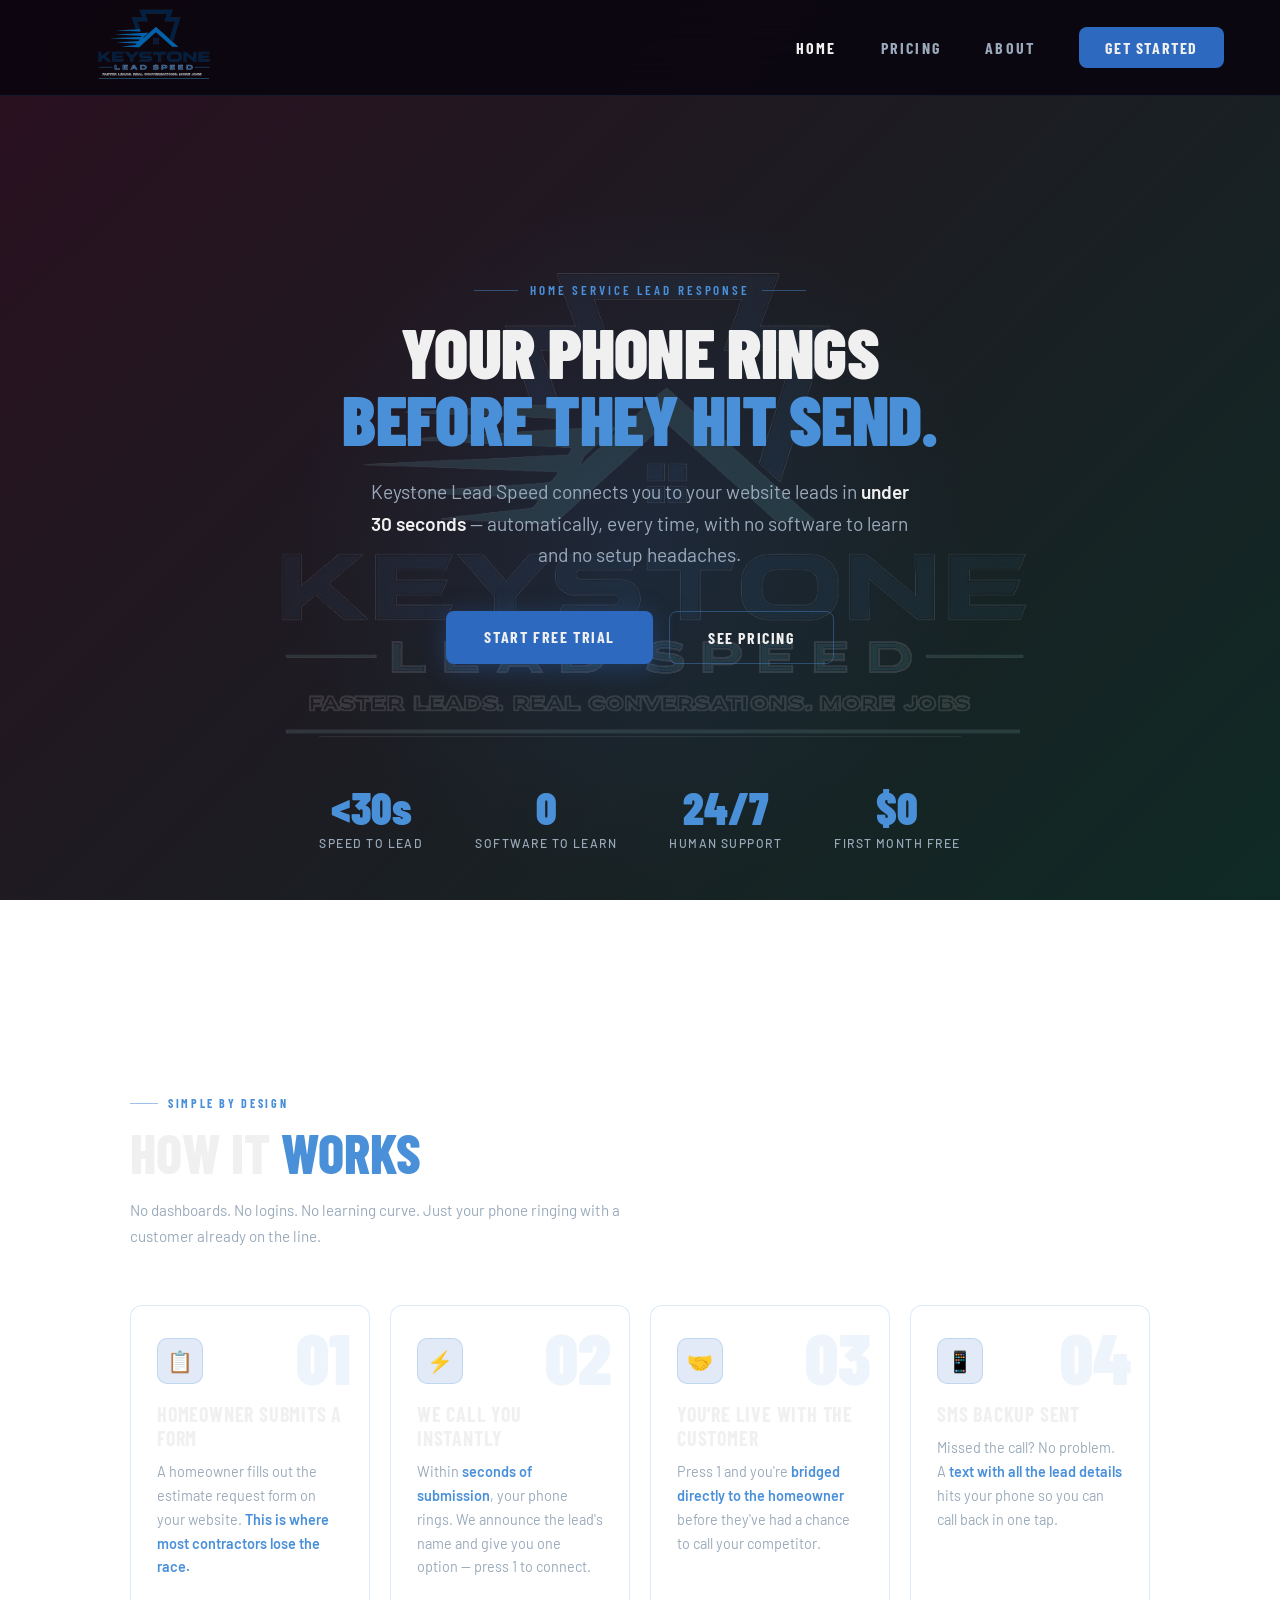
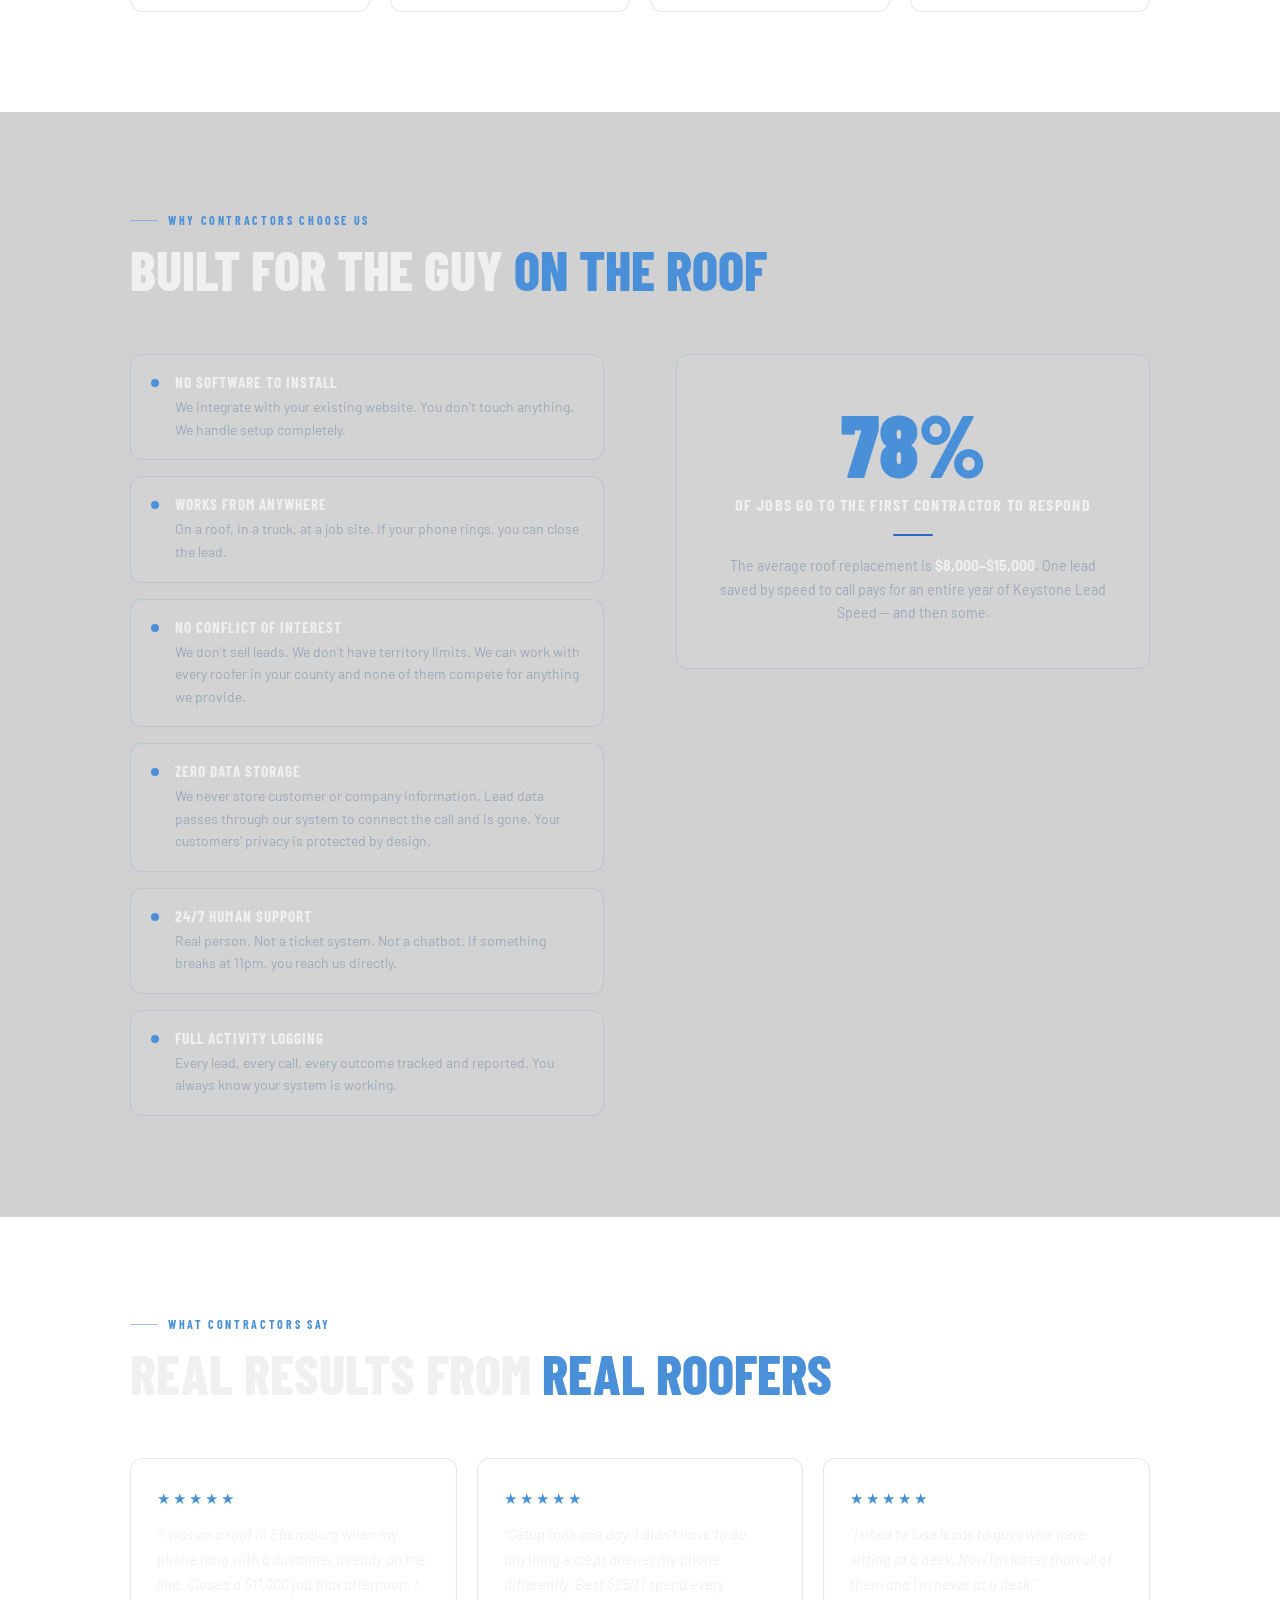
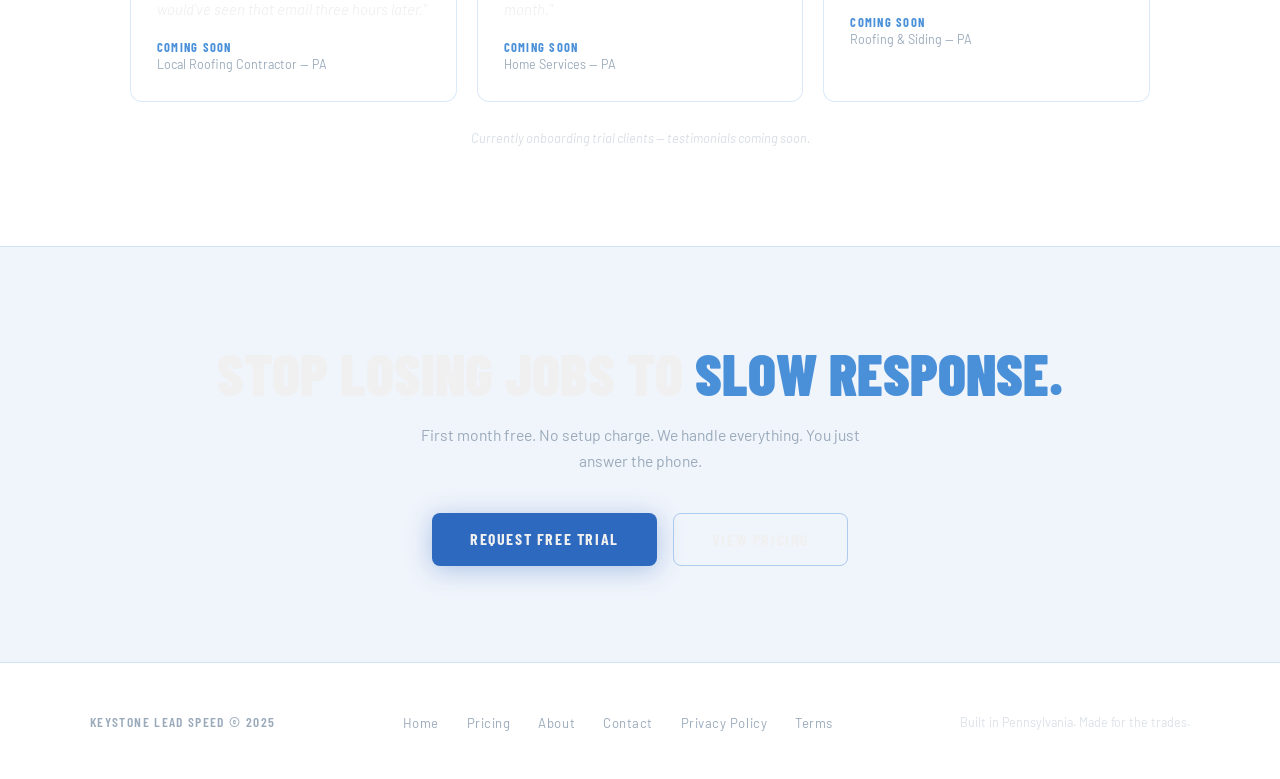
==== index.html @ 1ff86daa "site launch" ====
<!DOCTYPE html>
<html lang="en">
<head>
  <meta charset="UTF-8" />
  <meta name="viewport" content="width=device-width, initial-scale=1.0" />
  <title>Keystone Lead Speed — Faster Leads. Real Conversations. More Jobs.</title>
  <link rel="preconnect" href="https://fonts.googleapis.com" />
  <link rel="preconnect" href="https://fonts.gstatic.com" crossorigin />
  <link href="https://fonts.googleapis.com/css2?family=Barlow+Condensed:wght@400;600;700;800;900&family=Barlow:wght@300;400;500;600&display=swap" rel="stylesheet" />
  <link rel="stylesheet" href="style.css" />
  <link rel="stylesheet" href="index-page.css" />
</head>
<body class="page">

  <!-- NAV -->
  <nav>
    <a href="index.html" class="nav-logo">
      <img src="logo-transparent.png" alt="Keystone Lead Speed" />
    </a>
    <ul class="nav-links">
      <li><a href="index.html" class="active">Home</a></li>
      <li><a href="pricing.html">Pricing</a></li>
      <li><a href="about.html">About</a></li>
      <li><a href="contact.html" class="nav-cta">Get Started</a></li>
    </ul>
    <button class="hamburger" id="hamburger" aria-label="Menu">
      <span></span><span></span><span></span>
    </button>
  </nav>

  <!-- MOBILE NAV -->
  <div class="mobile-nav" id="mobileNav">
    <a href="index.html">Home</a>
    <a href="pricing.html">Pricing</a>
    <a href="about.html">About</a>
    <a href="contact.html">Get Started →</a>
  </div>

  <!-- HERO -->
  <section class="hero">
    <img src="logo-transparent.png" class="hero-logo-bg" alt="" aria-hidden="true" />
    <div class="hero-glow"></div>
    <div class="hero-content">
      <p class="hero-eyebrow">Home Service Lead Response</p>
      <h1>
        Your Phone Rings
        <em>Before They Hit Send.</em>
      </h1>
      <p class="hero-sub">
        Keystone Lead Speed connects you to your website leads in <strong>under 30 seconds</strong> — automatically, every time, with no software to learn and no setup headaches.
      </p>
      <div class="hero-actions">
        <a href="contact.html" class="btn-primary-hero">Start Free Trial</a>
        <a href="pricing.html" class="btn-ghost-hero">See Pricing</a>
      </div>
      <div class="hero-stat-row">
        <div class="hero-stat">
          <div class="hero-stat-num">&lt;30s</div>
          <div class="hero-stat-label">Speed to Lead</div>
        </div>
        <div class="hero-stat">
          <div class="hero-stat-num">0</div>
          <div class="hero-stat-label">Software to Learn</div>
        </div>
        <div class="hero-stat">
          <div class="hero-stat-num">24/7</div>
          <div class="hero-stat-label">Human Support</div>
        </div>
        <div class="hero-stat">
          <div class="hero-stat-num">$0</div>
          <div class="hero-stat-label">First Month Free</div>
        </div>
      </div>
    </div>
  </section>

  <!-- HOW IT WORKS -->
  <section>
    <div class="section-inner">
      <p class="section-eyebrow fade-up">Simple by design</p>
      <h2 class="section-title fade-up">How It <em>Works</em></h2>
      <p class="section-desc fade-up">No dashboards. No logins. No learning curve. Just your phone ringing with a customer already on the line.</p>
      <div class="how-grid">
        <div class="how-card fade-up">
          <div class="how-step-num">01</div>
          <div class="how-icon">📋</div>
          <h3>Homeowner Submits a Form</h3>
          <p>A homeowner fills out the estimate request form on your website. <strong>This is where most contractors lose the race.</strong></p>
        </div>
        <div class="how-card fade-up">
          <div class="how-step-num">02</div>
          <div class="how-icon">⚡</div>
          <h3>We Call You Instantly</h3>
          <p>Within <strong>seconds of submission</strong>, your phone rings. We announce the lead's name and give you one option — press 1 to connect.</p>
        </div>
        <div class="how-card fade-up">
          <div class="how-step-num">03</div>
          <div class="how-icon">🤝</div>
          <h3>You're Live With the Customer</h3>
          <p>Press 1 and you're <strong>bridged directly to the homeowner</strong> before they've had a chance to call your competitor.</p>
        </div>
        <div class="how-card fade-up">
          <div class="how-step-num">04</div>
          <div class="how-icon">📱</div>
          <h3>SMS Backup Sent</h3>
          <p>Missed the call? No problem. A <strong>text with all the lead details</strong> hits your phone so you can call back in one tap.</p>
        </div>
      </div>
    </div>
  </section>

  <!-- WHY KEYSTONE -->
  <section class="why-section">
    <div class="section-inner">
      <p class="section-eyebrow fade-up">Why contractors choose us</p>
      <h2 class="section-title fade-up">Built for the Guy <em>On the Roof</em></h2>
      <div class="why-layout">
        <div class="why-list">
          <div class="why-item fade-up">
            <div class="why-dot"></div>
            <div>
              <h4>No Software to Install</h4>
              <p>We integrate with your existing website. You don't touch anything. We handle setup completely.</p>
            </div>
          </div>
          <div class="why-item fade-up">
            <div class="why-dot"></div>
            <div>
              <h4>Works From Anywhere</h4>
              <p>On a roof, in a truck, at a job site. If your phone rings, you can close the lead.</p>
            </div>
          </div>
          <div class="why-item fade-up">
            <div class="why-dot"></div>
            <div>
              <h4>No Conflict of Interest</h4>
              <p>We don't sell leads. We don't have territory limits. We can work with every roofer in your county and none of them compete for anything we provide.</p>
            </div>
          </div>
          <div class="why-item fade-up">
            <div class="why-dot"></div>
            <div>
              <h4>Zero Data Storage</h4>
              <p>We never store customer or company information. Lead data passes through our system to connect the call and is gone. Your customers' privacy is protected by design.</p>
            </div>
          </div>
          <div class="why-item fade-up">
            <div class="why-dot"></div>
            <div>
              <h4>24/7 Human Support</h4>
              <p>Real person. Not a ticket system. Not a chatbot. If something breaks at 11pm, you reach us directly.</p>
            </div>
          </div>
          <div class="why-item fade-up">
            <div class="why-dot"></div>
            <div>
              <h4>Full Activity Logging</h4>
              <p>Every lead, every call, every outcome tracked and reported. You always know your system is working.</p>
            </div>
          </div>
        </div>
        <div class="why-callout fade-up">
          <div class="why-callout-num">78%</div>
          <div class="why-callout-label">of jobs go to the first contractor to respond</div>
          <div class="divider-line"></div>
          <p>The average roof replacement is <strong>$8,000–$15,000</strong>. One lead saved by speed to call pays for an entire year of Keystone Lead Speed — and then some.</p>
        </div>
      </div>
    </div>
  </section>

  <!-- TESTIMONIALS -->
  <section>
    <div class="section-inner">
      <p class="section-eyebrow fade-up">What contractors say</p>
      <h2 class="section-title fade-up">Real Results From <em>Real Roofers</em></h2>
      <div class="test-grid">
        <div class="test-card fade-up">
          <div class="test-stars">★★★★★</div>
          <p class="test-quote">"I was on a roof in Ebensburg when my phone rang with a customer already on the line. Closed a $11,000 job that afternoon. I would've seen that email three hours later."</p>
          <div class="test-author">
            Coming Soon
            <span>Local Roofing Contractor — PA</span>
          </div>
        </div>
        <div class="test-card fade-up">
          <div class="test-stars">★★★★★</div>
          <p class="test-quote">"Setup took one day. I didn't have to do anything except answer my phone differently. Best $250 I spend every month."</p>
          <div class="test-author">
            Coming Soon
            <span>Home Services — PA</span>
          </div>
        </div>
        <div class="test-card fade-up">
          <div class="test-stars">★★★★★</div>
          <p class="test-quote">"I used to lose leads to guys who were sitting at a desk. Now I'm faster than all of them and I'm never at a desk."</p>
          <div class="test-author">
            Coming Soon
            <span>Roofing & Siding — PA</span>
          </div>
        </div>
      </div>
      <p class="test-placeholder-note">Currently onboarding trial clients — testimonials coming soon.</p>
    </div>
  </section>

  <!-- CTA BANNER -->
  <section class="cta-section">
    <div class="cta-inner">
      <h2>Stop Losing Jobs to <em>Slow Response.</em></h2>
      <p>First month free. No setup charge. We handle everything. You just answer the phone.</p>
      <div class="cta-actions">
        <a href="contact.html" class="btn-primary-hero">Request Free Trial</a>
        <a href="pricing.html" class="btn-ghost-hero">View Pricing</a>
      </div>
    </div>
  </section>

  <!-- FOOTER -->
  <footer>
    <div class="footer-inner">
      <div class="footer-brand">Keystone Lead Speed &copy; 2025</div>
      <ul class="footer-links">
        <li><a href="index.html">Home</a></li>
        <li><a href="pricing.html">Pricing</a></li>
        <li><a href="about.html">About</a></li>
        <li><a href="contact.html">Contact</a></li>
        <li><a href="privacy.html">Privacy Policy</a></li>
        <li><a href="terms.html">Terms</a></li>
      </ul>
      <div class="footer-copy">Built in Pennsylvania. Made for the trades.</div>
    </div>
  </footer>

  <script src="nav.js"></script>
  <script src="index-page.js"></script>
</body>
</html>
---- style.css ----
/* ============================================================
   KEYSTONE LEAD SPEED — style.css
   Shared across all pages
   ============================================================ */

:root {
  --logo-height: 128px; /* <-- TINKER HERE — one value controls all pages */

  --bg:             linear-gradient(135deg, #2a0f1f 0%, #0f2a25 100%);
  --navy:           #1a2a4a;
  --blue:           #2d6abf;
  --blue-lt:        #4a90d9;
  --blue-dim:       rgba(45,106,191,0.18);
  --white:          #f0f0f0;
  --muted:          #9aaabb;
  --faint:          rgba(255,255,255,0.07);
  --card-bg:        rgba(255,255,255,0.05);
  --card-bdr:       rgba(74,144,217,0.2);
  --card-bdr-hover: rgba(74,144,217,0.5);
  --radius-sm:      8px;
  --radius:         12px;
  --radius-lg:      18px;
  --max:            1100px;
  --font-head:      'Barlow Condensed', sans-serif;
  --font-body:      'Barlow', sans-serif;
}

/* ── RESET ─────────────────────────────────────────────────── */
*, *::before, *::after { margin: 0; padding: 0; box-sizing: border-box; }
html { scroll-behavior: smooth; }

body {
  font-family: var(--font-body);
  background: var(--bg);
  background-attachment: fixed;
  color: var(--white);
  min-height: 100vh;
  overflow-x: hidden;
  -webkit-font-smoothing: antialiased;
}

a { text-decoration: none; color: inherit; }
img { max-width: 100%; display: block; }

/* ── NAV ───────────────────────────────────────────────────── */
nav {
  position: fixed;
  top: 0; left: 0; right: 0;
  z-index: 200;
  height: 96px;
  display: flex;
  align-items: center;
  justify-content: space-between;
  padding: 0 56px;
  background: rgba(10, 5, 14, 0.88);
  backdrop-filter: blur(20px);
  border-bottom: 1px solid rgba(74,144,217,0.15);
}

.nav-logo img {
  height: var(--logo-height);
  width: auto;
}

.nav-links {
  list-style: none;
  display: flex;
  align-items: center;
  gap: 44px;
}

.nav-links a {
  font-family: var(--font-head);
  font-size: 1rem;
  font-weight: 700;
  letter-spacing: 0.14em;
  text-transform: uppercase;
  color: var(--muted);
  transition: color 0.2s;
}

.nav-links a:hover,
.nav-links a.active { color: var(--white); }

.nav-links .nav-cta {
  background: var(--blue);
  color: var(--white);
  padding: 11px 26px;
  border-radius: var(--radius-sm);
  letter-spacing: 0.1em;
  transition: background 0.2s, transform 0.15s;
}

.nav-links .nav-cta:hover {
  background: var(--blue-lt);
  transform: translateY(-1px);
  color: var(--white);
}

/* hamburger */
.hamburger {
  display: none;
  flex-direction: column;
  gap: 5px;
  cursor: pointer;
  padding: 6px;
  background: none;
  border: none;
}
.hamburger span {
  display: block;
  width: 24px; height: 2px;
  background: var(--white);
  border-radius: 2px;
  transition: 0.25s;
}

/* mobile drawer */
.mobile-nav {
  display: none;
  position: fixed;
  top: 96px; left: 0; right: 0;
  background: rgba(10,5,14,0.98);
  backdrop-filter: blur(20px);
  border-bottom: 1px solid var(--faint);
  flex-direction: column;
  padding: 32px 36px;
  gap: 24px;
  z-index: 199;
}
.mobile-nav.open { display: flex; }
.mobile-nav a {
  font-family: var(--font-head);
  font-size: 1.2rem;
  font-weight: 700;
  letter-spacing: 0.1em;
  text-transform: uppercase;
  color: var(--muted);
  transition: color 0.2s;
}
.mobile-nav a:hover { color: var(--white); }

/* ── PAGE WRAPPER ──────────────────────────────────────────── */
.page { padding-top: 96px; }

/* ── SECTION SHELL ─────────────────────────────────────────── */
.section {
  max-width: var(--max);
  margin: 0 auto;
  padding: 88px 40px;
}

.section-sm {
  max-width: var(--max);
  margin: 0 auto;
  padding: 60px 40px;
}

.section-rule {
  border: none;
  border-top: 1px solid var(--faint);
  margin: 0;
}

/* ── TYPOGRAPHY HELPERS ────────────────────────────────────── */
.eyebrow {
  font-family: var(--font-head);
  font-size: 0.75rem;
  font-weight: 700;
  letter-spacing: 0.22em;
  text-transform: uppercase;
  color: var(--blue-lt);
  margin-bottom: 10px;
}

.heading-xl {
  font-family: var(--font-head);
  font-size: clamp(2.4rem, 6vw, 4.8rem);
  font-weight: 900;
  line-height: 1;
  text-transform: uppercase;
  letter-spacing: -0.01em;
  color: var(--white);
}

.heading-lg {
  font-family: var(--font-head);
  font-size: clamp(1.8rem, 4vw, 3rem);
  font-weight: 800;
  line-height: 1.05;
  text-transform: uppercase;
  color: var(--white);
}

.heading-md {
  font-family: var(--font-head);
  font-size: 1.3rem;
  font-weight: 700;
  text-transform: uppercase;
  letter-spacing: 0.05em;
  color: var(--white);
}

.accent { color: var(--blue-lt); }

.body-text {
  font-size: 0.95rem;
  line-height: 1.72;
  color: var(--muted);
}

.body-text strong { color: var(--white); font-weight: 600; }

/* ── CARDS ─────────────────────────────────────────────────── */
.card {
  background: var(--card-bg);
  border: 1px solid var(--card-bdr);
  border-radius: var(--radius);
  padding: 28px 26px;
  transition: border-color 0.25s, transform 0.25s;
}

.card:hover {
  border-color: var(--card-bdr-hover);
  transform: translateY(-3px);
}

/* ── BUTTONS ───────────────────────────────────────────────── */
.btn {
  display: inline-block;
  font-family: var(--font-head);
  font-size: 0.95rem;
  font-weight: 700;
  letter-spacing: 0.1em;
  text-transform: uppercase;
  padding: 14px 32px;
  border-radius: var(--radius-sm);
  border: none;
  cursor: pointer;
  transition: background 0.2s, transform 0.15s, box-shadow 0.2s;
  text-align: center;
}

.btn-primary {
  background: var(--blue);
  color: var(--white);
  box-shadow: 0 4px 20px rgba(45,106,191,0.3);
}
.btn-primary:hover {
  background: var(--blue-lt);
  transform: translateY(-2px);
  box-shadow: 0 6px 28px rgba(45,106,191,0.45);
}

.btn-outline {
  background: transparent;
  color: var(--white);
  border: 1px solid rgba(74,144,217,0.35);
}
.btn-outline:hover {
  border-color: var(--blue-lt);
  background: rgba(74,144,217,0.07);
  transform: translateY(-2px);
}

/* ── GRID HELPERS ──────────────────────────────────────────── */
.grid-3 {
  display: grid;
  grid-template-columns: repeat(3, 1fr);
  gap: 20px;
}

.grid-2 {
  display: grid;
  grid-template-columns: repeat(2, 1fr);
  gap: 20px;
}

/* ── FOOTER ────────────────────────────────────────────────── */
footer {
  border-top: 1px solid var(--faint);
  padding: 48px 56px;
}

.footer-inner {
  max-width: var(--max);
  margin: 0 auto;
  display: flex;
  align-items: center;
  justify-content: space-between;
  flex-wrap: wrap;
  gap: 20px;
}

.footer-brand {
  font-family: var(--font-head);
  font-size: 0.85rem;
  font-weight: 600;
  letter-spacing: 0.1em;
  text-transform: uppercase;
  color: var(--muted);
}

.footer-links {
  list-style: none;
  display: flex;
  gap: 28px;
  flex-wrap: wrap;
}

.footer-links a {
  font-size: 0.82rem;
  color: var(--muted);
  transition: color 0.2s;
  letter-spacing: 0.04em;
}
.footer-links a:hover { color: var(--blue-lt); }

.footer-copy {
  font-size: 0.78rem;
  color: rgba(154,170,187,0.35);
}

/* ── FORM ELEMENTS ─────────────────────────────────────────── */
.form-group {
  display: flex;
  flex-direction: column;
  gap: 6px;
}

.form-group label {
  font-family: var(--font-head);
  font-size: 0.75rem;
  font-weight: 700;
  letter-spacing: 0.14em;
  text-transform: uppercase;
  color: var(--muted);
}

.form-group input,
.form-group select,
.form-group textarea {
  background: rgba(255,255,255,0.06);
  border: 1px solid rgba(74,144,217,0.22);
  border-radius: var(--radius-sm);
  color: var(--white);
  font-family: var(--font-body);
  font-size: 0.95rem;
  padding: 13px 15px;
  transition: border-color 0.2s;
  outline: none;
  width: 100%;
}

.form-group input:focus,
.form-group select:focus,
.form-group textarea:focus {
  border-color: var(--blue-lt);
}

.form-group input::placeholder,
.form-group textarea::placeholder {
  color: rgba(154,170,187,0.4);
}

.form-group select option {
  background: #1a1a2a;
  color: var(--white);
}

/* ── RESPONSIVE ────────────────────────────────────────────── */
@media (max-width: 960px) {
  .grid-3 { grid-template-columns: repeat(2, 1fr); }
}

@media (max-width: 768px) {
  nav { padding: 0 24px; height: 80px; }
  .mobile-nav { top: 80px; }
  .page { padding-top: 80px; }
  .nav-links { display: none; }
  .hamburger { display: flex; }
  .section { padding: 64px 24px; }
  .section-sm { padding: 44px 24px; }
  footer { padding: 36px 24px; }
  .footer-inner { flex-direction: column; align-items: flex-start; }
}

@media (max-width: 640px) {
  .grid-3 { grid-template-columns: 1fr; }
  .grid-2 { grid-template-columns: 1fr; }
}
---- index-page.css ----
/* ============================================================
   index-page.css — styles specific to index.html only
   ============================================================ */

/* ── HERO ───────────────────────────────────────────────────── */
.hero {
  position: relative;
  min-height: 100vh;
  display: flex;
  align-items: center;
  justify-content: center;
  padding: 120px 40px 80px;
  text-align: center;
  overflow: hidden;
}

/* background watermark logo — large, faint, centered */
.hero-logo-bg {
  position: absolute;
  top: 50%;
  left: 50%;
  transform: translate(-50%, -52%);
  width: min(1400px, 130vw);   /* large enough to fill hero */
  opacity: 0.12;
  pointer-events: none;
  z-index: 0;
  filter: brightness(3) saturate(0.4);
}

.hero-glow {
  position: absolute;
  width: 700px; height: 700px;
  border-radius: 50%;
  background: radial-gradient(circle, rgba(45,106,191,0.14) 0%, transparent 70%);
  top: 50%; left: 50%;
  transform: translate(-50%, -50%);
  pointer-events: none;
  z-index: 0;
}

.hero-content {
  position: relative;
  z-index: 1;
  max-width: 820px;
  animation: fadeUp 0.9s ease both;
}

.hero-eyebrow {
  font-family: var(--font-head);
  font-size: 0.82rem;
  font-weight: 600;
  letter-spacing: 0.22em;
  text-transform: uppercase;
  color: var(--blue-lt);
  margin-bottom: 20px;
  display: flex;
  align-items: center;
  justify-content: center;
  gap: 12px;
}

.hero-eyebrow::before,
.hero-eyebrow::after {
  content: '';
  display: block;
  width: 44px; height: 1px;
  background: var(--blue-lt);
  opacity: 0.45;
}

.hero h1 {
  font-family: var(--font-head);
  font-size: clamp(2.2rem, 5.5vw, 4.8rem);
  font-weight: 900;
  line-height: 0.95;
  letter-spacing: -0.01em;
  text-transform: uppercase;
  color: var(--white);
  margin-bottom: 12px;
}

.hero h1 em {
  font-style: normal;
  color: var(--blue-lt);
  display: block;
}

.hero-sub {
  font-size: clamp(1rem, 2.5vw, 1.2rem);
  font-weight: 400;
  color: var(--muted);
  max-width: 560px;
  margin: 24px auto 40px;
  line-height: 1.65;
}

.hero-sub strong { color: var(--white); font-weight: 600; }

.hero-actions {
  display: flex;
  gap: 16px;
  justify-content: center;
  flex-wrap: wrap;
}

.btn-primary-hero {
  background: var(--blue);
  color: var(--white);
  font-family: var(--font-head);
  font-size: 1rem;
  font-weight: 700;
  letter-spacing: 0.1em;
  text-transform: uppercase;
  padding: 16px 38px;
  border-radius: var(--radius-sm);
  border: none;
  cursor: pointer;
  display: inline-block;
  transition: background 0.2s, transform 0.2s, box-shadow 0.2s;
  box-shadow: 0 4px 24px rgba(45,106,191,0.35);
}

.btn-primary-hero:hover {
  background: var(--blue-lt);
  transform: translateY(-2px);
  box-shadow: 0 8px 32px rgba(45,106,191,0.5);
}

.btn-ghost-hero {
  background: transparent;
  color: var(--white);
  font-family: var(--font-head);
  font-size: 1rem;
  font-weight: 700;
  letter-spacing: 0.1em;
  text-transform: uppercase;
  padding: 16px 38px;
  border-radius: var(--radius-sm);
  border: 1px solid rgba(74,144,217,0.4);
  cursor: pointer;
  display: inline-block;
  transition: border-color 0.2s, background 0.2s, transform 0.2s;
}

.btn-ghost-hero:hover {
  border-color: var(--blue-lt);
  background: rgba(74,144,217,0.08);
  transform: translateY(-2px);
}

.hero-stat-row {
  display: flex;
  justify-content: center;
  gap: 52px;
  margin-top: 72px;
  padding-top: 48px;
  border-top: 1px solid rgba(255,255,255,0.08);
  flex-wrap: wrap;
}

.hero-stat { text-align: center; }

.hero-stat-num {
  font-family: var(--font-head);
  font-size: 2.8rem;
  font-weight: 900;
  color: var(--blue-lt);
  line-height: 1;
}

.hero-stat-label {
  font-size: 0.76rem;
  font-weight: 500;
  letter-spacing: 0.12em;
  text-transform: uppercase;
  color: var(--muted);
  margin-top: 6px;
}

/* ── SECTION BASE ───────────────────────────────────────────── */
.section-inner {
  max-width: var(--max);
  margin: 0 auto;
  padding: 100px 40px;
}

.section-eyebrow {
  font-family: var(--font-head);
  font-size: 0.75rem;
  font-weight: 700;
  letter-spacing: 0.22em;
  text-transform: uppercase;
  color: var(--blue-lt);
  margin-bottom: 14px;
  display: flex;
  align-items: center;
  gap: 10px;
}

.section-eyebrow::before {
  content: '';
  display: block;
  width: 28px; height: 1px;
  background: var(--blue-lt);
  opacity: 0.55;
}

.section-title {
  font-family: var(--font-head);
  font-size: clamp(2rem, 5vw, 3.4rem);
  font-weight: 800;
  line-height: 1.05;
  text-transform: uppercase;
  color: var(--white);
  margin-bottom: 16px;
}

.section-title em { font-style: normal; color: var(--blue-lt); }

.section-desc {
  font-size: 0.95rem;
  color: var(--muted);
  max-width: 520px;
  line-height: 1.72;
}

/* ── HOW IT WORKS ───────────────────────────────────────────── */
.how-grid {
  display: grid;
  grid-template-columns: repeat(auto-fit, minmax(240px, 1fr));
  gap: 20px;
  margin-top: 56px;
}

.how-card {
  background: var(--card-bg);
  border: 1px solid var(--card-bdr);
  border-radius: var(--radius);
  padding: 32px 26px;
  position: relative;
  overflow: hidden;
  transition: border-color 0.3s, transform 0.25s;
}

.how-card:hover {
  border-color: var(--card-bdr-hover);
  transform: translateY(-4px);
}

.how-card::before {
  content: '';
  position: absolute;
  top: 0; left: 0; right: 0;
  height: 2px;
  background: linear-gradient(90deg, transparent, var(--blue), transparent);
  opacity: 0;
  transition: opacity 0.3s;
}

.how-card:hover::before { opacity: 1; }

.how-step-num {
  font-family: var(--font-head);
  font-size: 4.5rem;
  font-weight: 900;
  line-height: 1;
  color: rgba(74,144,217,0.1);
  position: absolute;
  top: 14px; right: 18px;
  pointer-events: none;
}

.how-icon {
  width: 46px; height: 46px;
  background: rgba(45,106,191,0.14);
  border: 1px solid rgba(74,144,217,0.22);
  border-radius: 10px;
  display: flex;
  align-items: center;
  justify-content: center;
  margin-bottom: 18px;
  font-size: 1.3rem;
}

.how-card h3 {
  font-family: var(--font-head);
  font-size: 1.25rem;
  font-weight: 700;
  text-transform: uppercase;
  letter-spacing: 0.04em;
  color: var(--white);
  margin-bottom: 10px;
}

.how-card p {
  font-size: 0.9rem;
  color: var(--muted);
  line-height: 1.65;
}

.how-card p strong { color: var(--blue-lt); font-weight: 600; }

/* ── WHY KEYSTONE ───────────────────────────────────────────── */
.why-section {
  background: rgba(0,0,0,0.18);
  border-top: 1px solid var(--faint);
  border-bottom: 1px solid var(--faint);
}

.why-layout {
  display: grid;
  grid-template-columns: 1fr 1fr;
  gap: 72px;
  align-items: start;
  margin-top: 56px;
}

.why-list {
  display: flex;
  flex-direction: column;
  gap: 16px;
}

.why-item {
  display: flex;
  gap: 16px;
  align-items: flex-start;
  padding: 18px 20px;
  background: var(--card-bg);
  border: 1px solid var(--card-bdr);
  border-radius: var(--radius);
  transition: border-color 0.25s;
}

.why-item:hover { border-color: var(--card-bdr-hover); }

.why-dot {
  width: 8px; height: 8px;
  border-radius: 50%;
  background: var(--blue-lt);
  flex-shrink: 0;
  margin-top: 6px;
}

.why-item h4 {
  font-family: var(--font-head);
  font-size: 0.95rem;
  font-weight: 700;
  text-transform: uppercase;
  letter-spacing: 0.07em;
  color: var(--white);
  margin-bottom: 5px;
}

.why-item p {
  font-size: 0.87rem;
  color: var(--muted);
  line-height: 1.62;
}

.why-callout {
  background: var(--card-bg);
  border: 1px solid var(--card-bdr);
  border-radius: var(--radius);
  padding: 44px 36px;
  text-align: center;
  position: sticky;
  top: 116px;
}

.why-callout-num {
  font-family: var(--font-head);
  font-size: 5.5rem;
  font-weight: 900;
  line-height: 1;
  color: var(--blue-lt);
  margin-bottom: 8px;
}

.why-callout-label {
  font-family: var(--font-head);
  font-size: 1rem;
  font-weight: 700;
  text-transform: uppercase;
  letter-spacing: 0.08em;
  color: var(--white);
  margin-bottom: 20px;
}

.why-callout p {
  font-size: 0.88rem;
  color: var(--muted);
  line-height: 1.65;
}

.why-callout p strong { color: var(--white); }

.divider-line {
  width: 40px; height: 2px;
  background: var(--blue);
  margin: 18px auto;
  border-radius: 2px;
}

/* ── TESTIMONIALS ───────────────────────────────────────────── */
.test-grid {
  display: grid;
  grid-template-columns: repeat(auto-fit, minmax(280px, 1fr));
  gap: 20px;
  margin-top: 56px;
}

.test-card {
  background: var(--card-bg);
  border: 1px solid var(--card-bdr);
  border-radius: var(--radius);
  padding: 30px 26px;
  transition: border-color 0.25s, transform 0.25s;
}

.test-card:hover {
  border-color: var(--card-bdr-hover);
  transform: translateY(-3px);
}

.test-stars {
  color: var(--blue-lt);
  font-size: 0.95rem;
  margin-bottom: 14px;
  letter-spacing: 3px;
}

.test-quote {
  font-size: 0.92rem;
  color: var(--white);
  line-height: 1.7;
  margin-bottom: 18px;
  font-style: italic;
}

.test-author {
  font-family: var(--font-head);
  font-size: 0.78rem;
  font-weight: 700;
  text-transform: uppercase;
  letter-spacing: 0.1em;
  color: var(--blue-lt);
}

.test-author span {
  display: block;
  font-weight: 400;
  color: var(--muted);
  text-transform: none;
  letter-spacing: 0;
  font-family: var(--font-body);
  font-size: 0.78rem;
  margin-top: 3px;
}

.test-placeholder-note {
  text-align: center;
  margin-top: 28px;
  font-size: 0.8rem;
  color: rgba(154,170,187,0.4);
  font-style: italic;
}

/* ── CTA BANNER ─────────────────────────────────────────────── */
.cta-section {
  background: rgba(45,106,191,0.07);
  border-top: 1px solid rgba(74,144,217,0.18);
  border-bottom: 1px solid rgba(74,144,217,0.18);
}

.cta-inner {
  max-width: var(--max);
  margin: 0 auto;
  padding: 96px 40px;
  text-align: center;
}

.cta-inner h2 {
  font-family: var(--font-head);
  font-size: clamp(2rem, 5vw, 3.6rem);
  font-weight: 900;
  text-transform: uppercase;
  line-height: 1.05;
  color: var(--white);
  margin-bottom: 18px;
}

.cta-inner h2 em { font-style: normal; color: var(--blue-lt); }

.cta-inner p {
  font-size: 0.98rem;
  color: var(--muted);
  max-width: 460px;
  margin: 0 auto 40px;
  line-height: 1.65;
}

.cta-actions {
  display: flex;
  gap: 16px;
  justify-content: center;
  flex-wrap: wrap;
}

/* ── FADE UP ANIMATION ──────────────────────────────────────── */
@keyframes fadeUp {
  from { opacity: 0; transform: translateY(24px); }
  to   { opacity: 1; transform: translateY(0); }
}

.fade-up {
  opacity: 0;
  transform: translateY(20px);
  transition: opacity 0.65s ease, transform 0.65s ease;
}

.fade-up.visible {
  opacity: 1;
  transform: translateY(0);
}

/* ── RESPONSIVE ─────────────────────────────────────────────── */
@media (max-width: 900px) {
  .hero { padding: 100px 24px 60px; }
  .section-inner { padding: 72px 24px; }
  .why-layout { grid-template-columns: 1fr; gap: 32px; }
  .why-callout { position: static; }
  .cta-inner { padding: 72px 24px; }
}

@media (max-width: 600px) {
  .hero-stat-row { gap: 28px; }
  .how-grid { grid-template-columns: 1fr; }
}
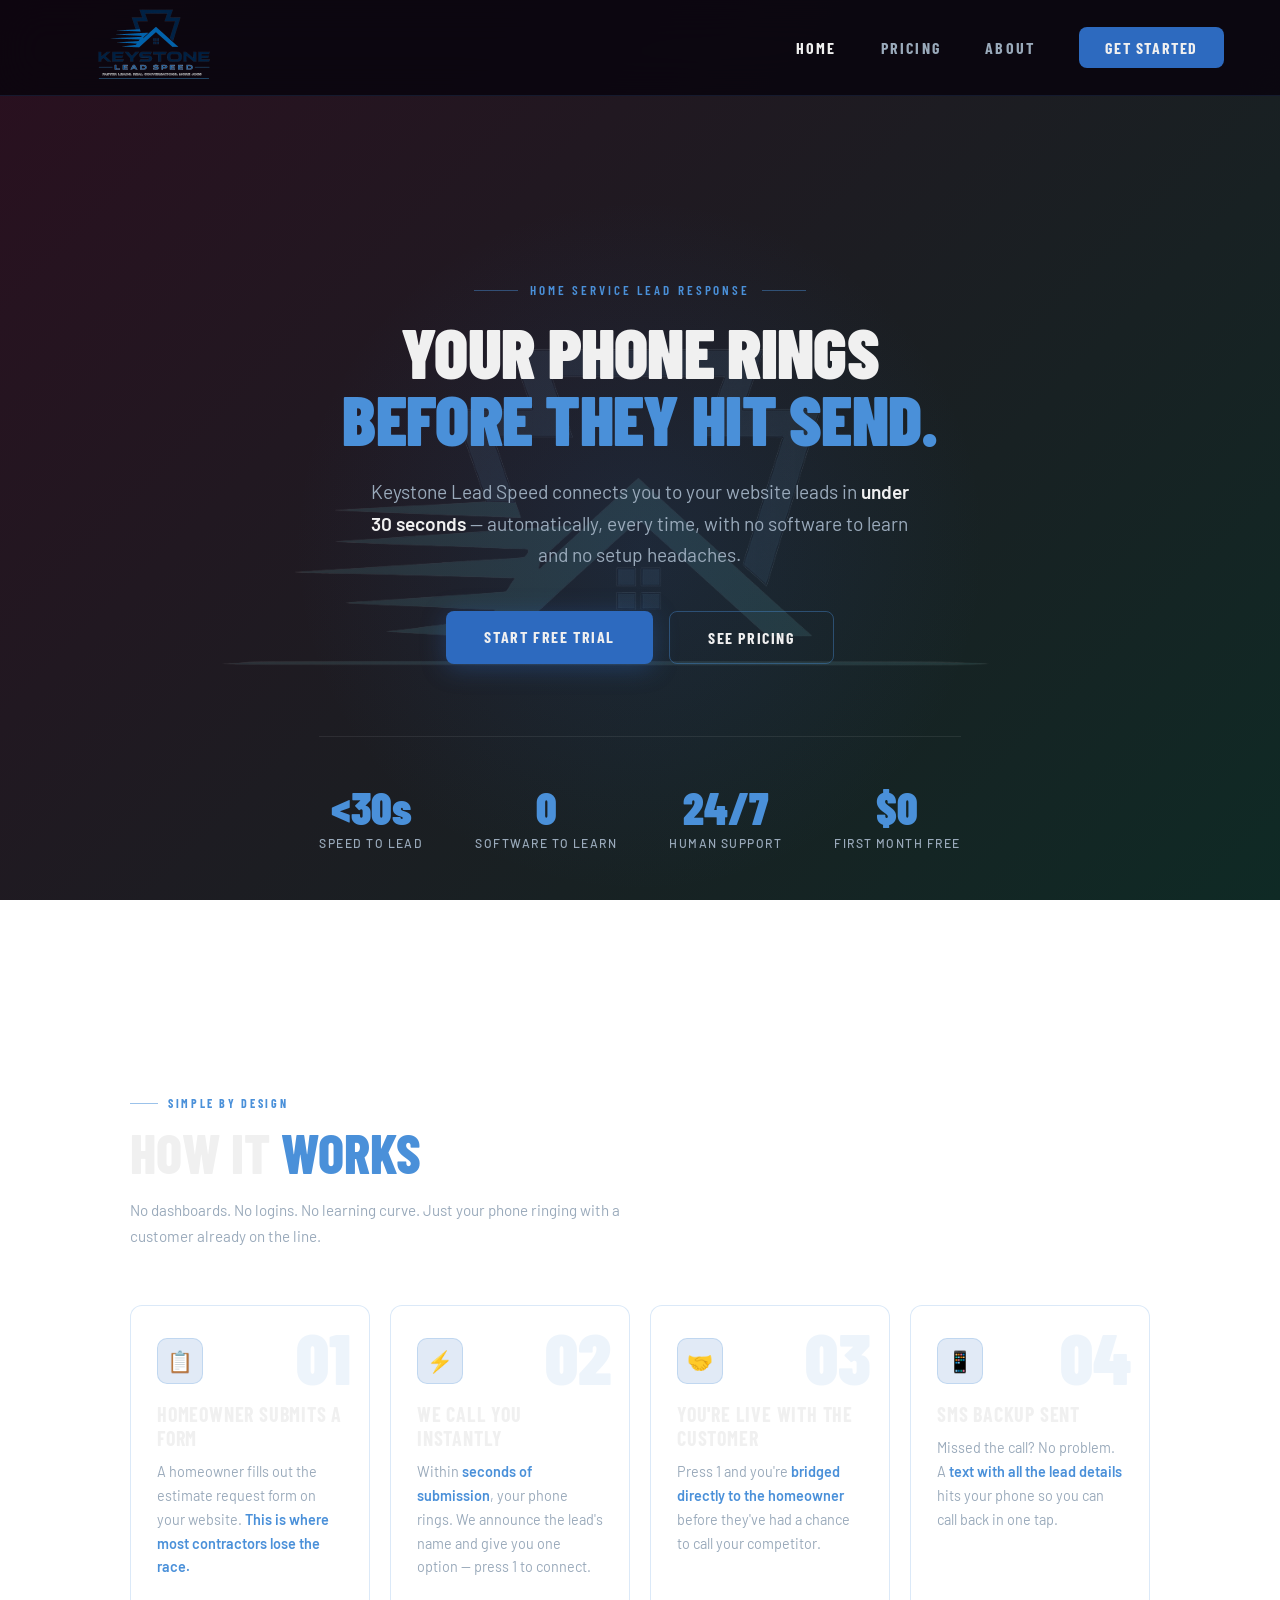
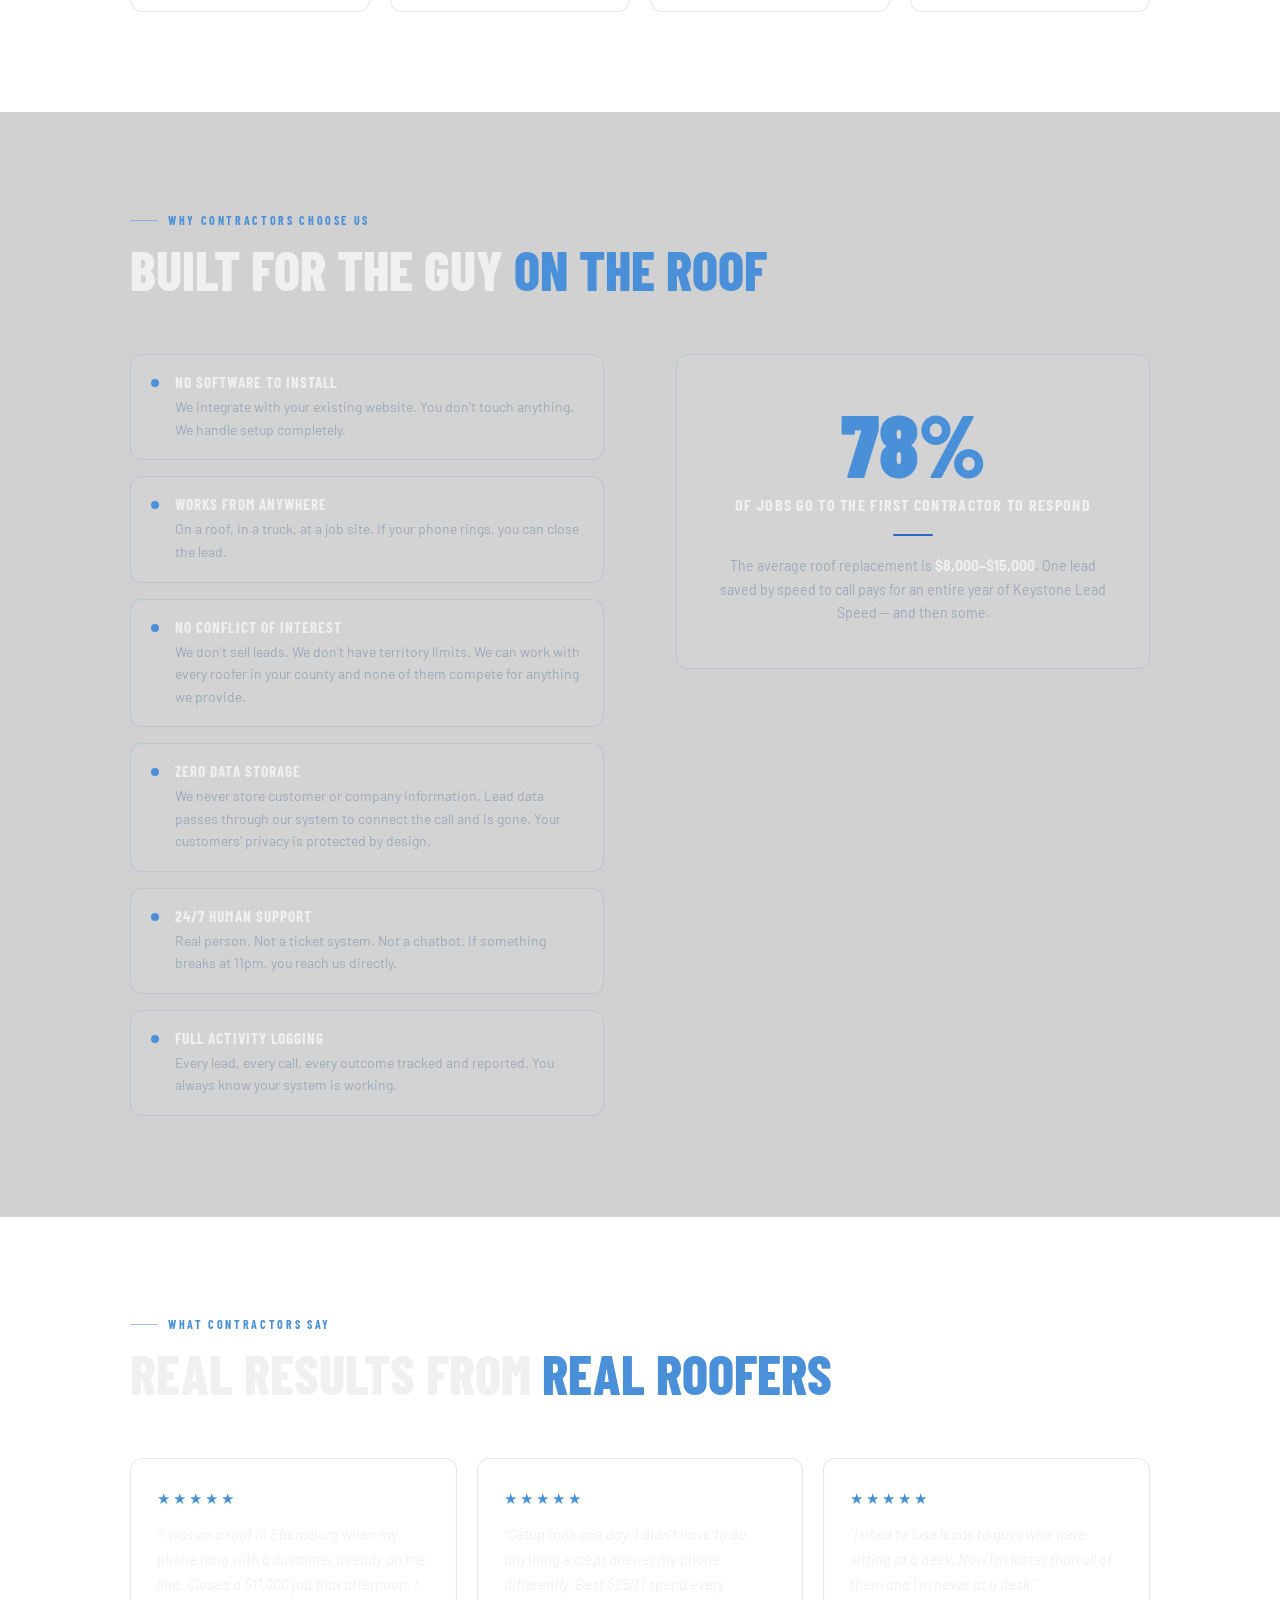
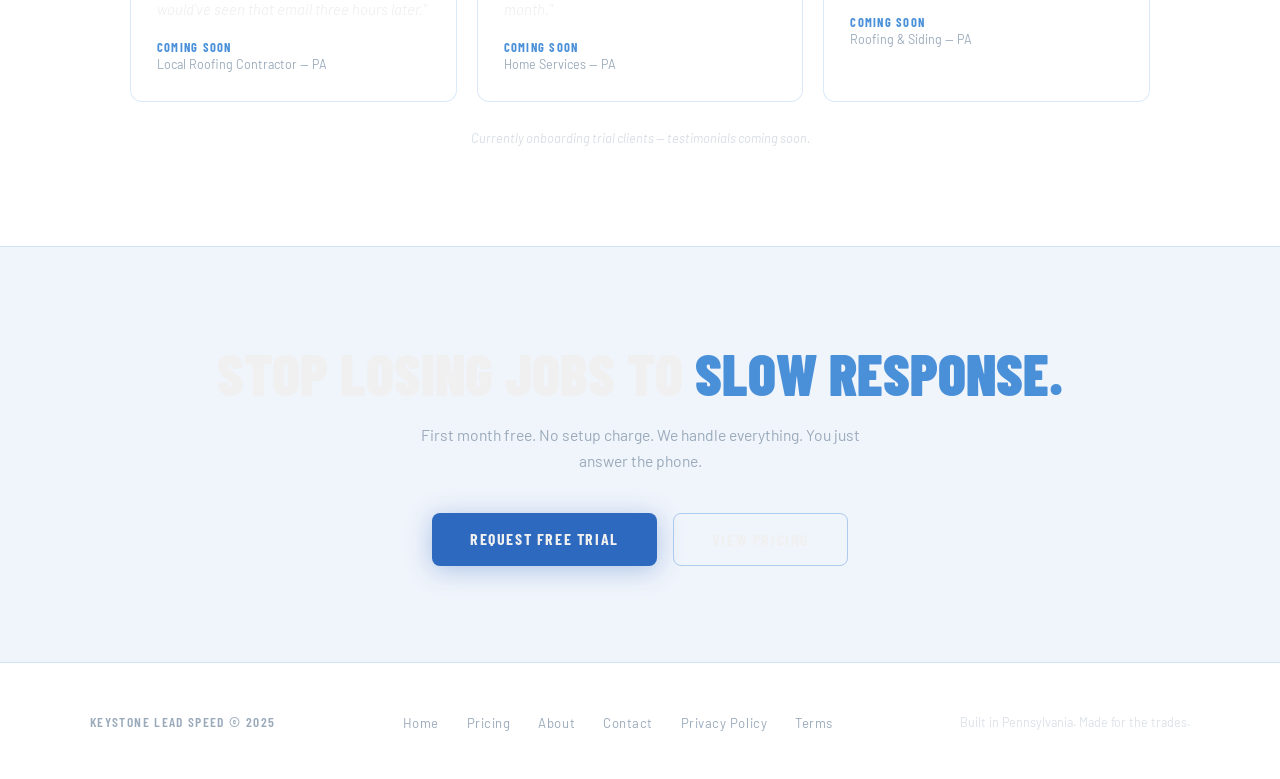
==== commit 300366f3: "update watermark logo and position" ====
--- a/index.html
+++ b/index.html
@@ -2,6 +2,7 @@
 <html lang="en">
 <head>
   <meta charset="UTF-8" />
+  <link rel="icon" type="image/png" href="favicon-32x32.png" />
   <meta name="viewport" content="width=device-width, initial-scale=1.0" />
   <title>Keystone Lead Speed — Faster Leads. Real Conversations. More Jobs.</title>
   <link rel="preconnect" href="https://fonts.googleapis.com" />
@@ -14,14 +15,14 @@
 
   <!-- NAV -->
   <nav>
-    <a href="index.html" class="nav-logo">
+    <a href="index" class="nav-logo">
       <img src="logo-transparent.png" alt="Keystone Lead Speed" />
     </a>
     <ul class="nav-links">
-      <li><a href="index.html" class="active">Home</a></li>
-      <li><a href="pricing.html">Pricing</a></li>
-      <li><a href="about.html">About</a></li>
-      <li><a href="contact.html" class="nav-cta">Get Started</a></li>
+      <li><a href="index" class="active">Home</a></li>
+      <li><a href="pricing">Pricing</a></li>
+      <li><a href="about">About</a></li>
+      <li><a href="contact" class="nav-cta">Get Started</a></li>
     </ul>
     <button class="hamburger" id="hamburger" aria-label="Menu">
       <span></span><span></span><span></span>
@@ -30,15 +31,15 @@
 
   <!-- MOBILE NAV -->
   <div class="mobile-nav" id="mobileNav">
-    <a href="index.html">Home</a>
-    <a href="pricing.html">Pricing</a>
-    <a href="about.html">About</a>
-    <a href="contact.html">Get Started →</a>
+    <a href="index">Home</a>
+    <a href="pricing">Pricing</a>
+    <a href="about">About</a>
+    <a href="contact">Get Started →</a>
   </div>
 
   <!-- HERO -->
   <section class="hero">
-    <img src="logo-transparent.png" class="hero-logo-bg" alt="" aria-hidden="true" />
+    <img src="Logo_no_wrd.png" class="hero-logo-bg" alt="" aria-hidden="true" />
     <div class="hero-glow"></div>
     <div class="hero-content">
       <p class="hero-eyebrow">Home Service Lead Response</p>
@@ -50,8 +51,8 @@
         Keystone Lead Speed connects you to your website leads in <strong>under 30 seconds</strong> — automatically, every time, with no software to learn and no setup headaches.
       </p>
       <div class="hero-actions">
-        <a href="contact.html" class="btn-primary-hero">Start Free Trial</a>
-        <a href="pricing.html" class="btn-ghost-hero">See Pricing</a>
+        <a href="contact" class="btn-primary-hero">Start Free Trial</a>
+        <a href="pricing" class="btn-ghost-hero">See Pricing</a>
       </div>
       <div class="hero-stat-row">
         <div class="hero-stat">
@@ -210,8 +211,8 @@
       <h2>Stop Losing Jobs to <em>Slow Response.</em></h2>
       <p>First month free. No setup charge. We handle everything. You just answer the phone.</p>
       <div class="cta-actions">
-        <a href="contact.html" class="btn-primary-hero">Request Free Trial</a>
-        <a href="pricing.html" class="btn-ghost-hero">View Pricing</a>
+        <a href="contact" class="btn-primary-hero">Request Free Trial</a>
+        <a href="pricing" class="btn-ghost-hero">View Pricing</a>
       </div>
     </div>
   </section>
@@ -221,12 +222,12 @@
     <div class="footer-inner">
       <div class="footer-brand">Keystone Lead Speed &copy; 2025</div>
       <ul class="footer-links">
-        <li><a href="index.html">Home</a></li>
-        <li><a href="pricing.html">Pricing</a></li>
-        <li><a href="about.html">About</a></li>
-        <li><a href="contact.html">Contact</a></li>
-        <li><a href="privacy.html">Privacy Policy</a></li>
-        <li><a href="terms.html">Terms</a></li>
+        <li><a href="index">Home</a></li>
+        <li><a href="pricing">Pricing</a></li>
+        <li><a href="about">About</a></li>
+        <li><a href="contact">Contact</a></li>
+        <li><a href="privacy">Privacy Policy</a></li>
+        <li><a href="terms">Terms</a></li>
       </ul>
       <div class="footer-copy">Built in Pennsylvania. Made for the trades.</div>
     </div>
--- a/index-page.css
+++ b/index-page.css
@@ -18,9 +18,9 @@
 .hero-logo-bg {
   position: absolute;
   top: 50%;
-  left: 50%;
+  left: 47%;
   transform: translate(-50%, -52%);
-  width: min(1400px, 130vw);   /* large enough to fill hero */
+  width: min(2000px, 180vw);   /* large enough to fill hero */
   opacity: 0.12;
   pointer-events: none;
   z-index: 0;
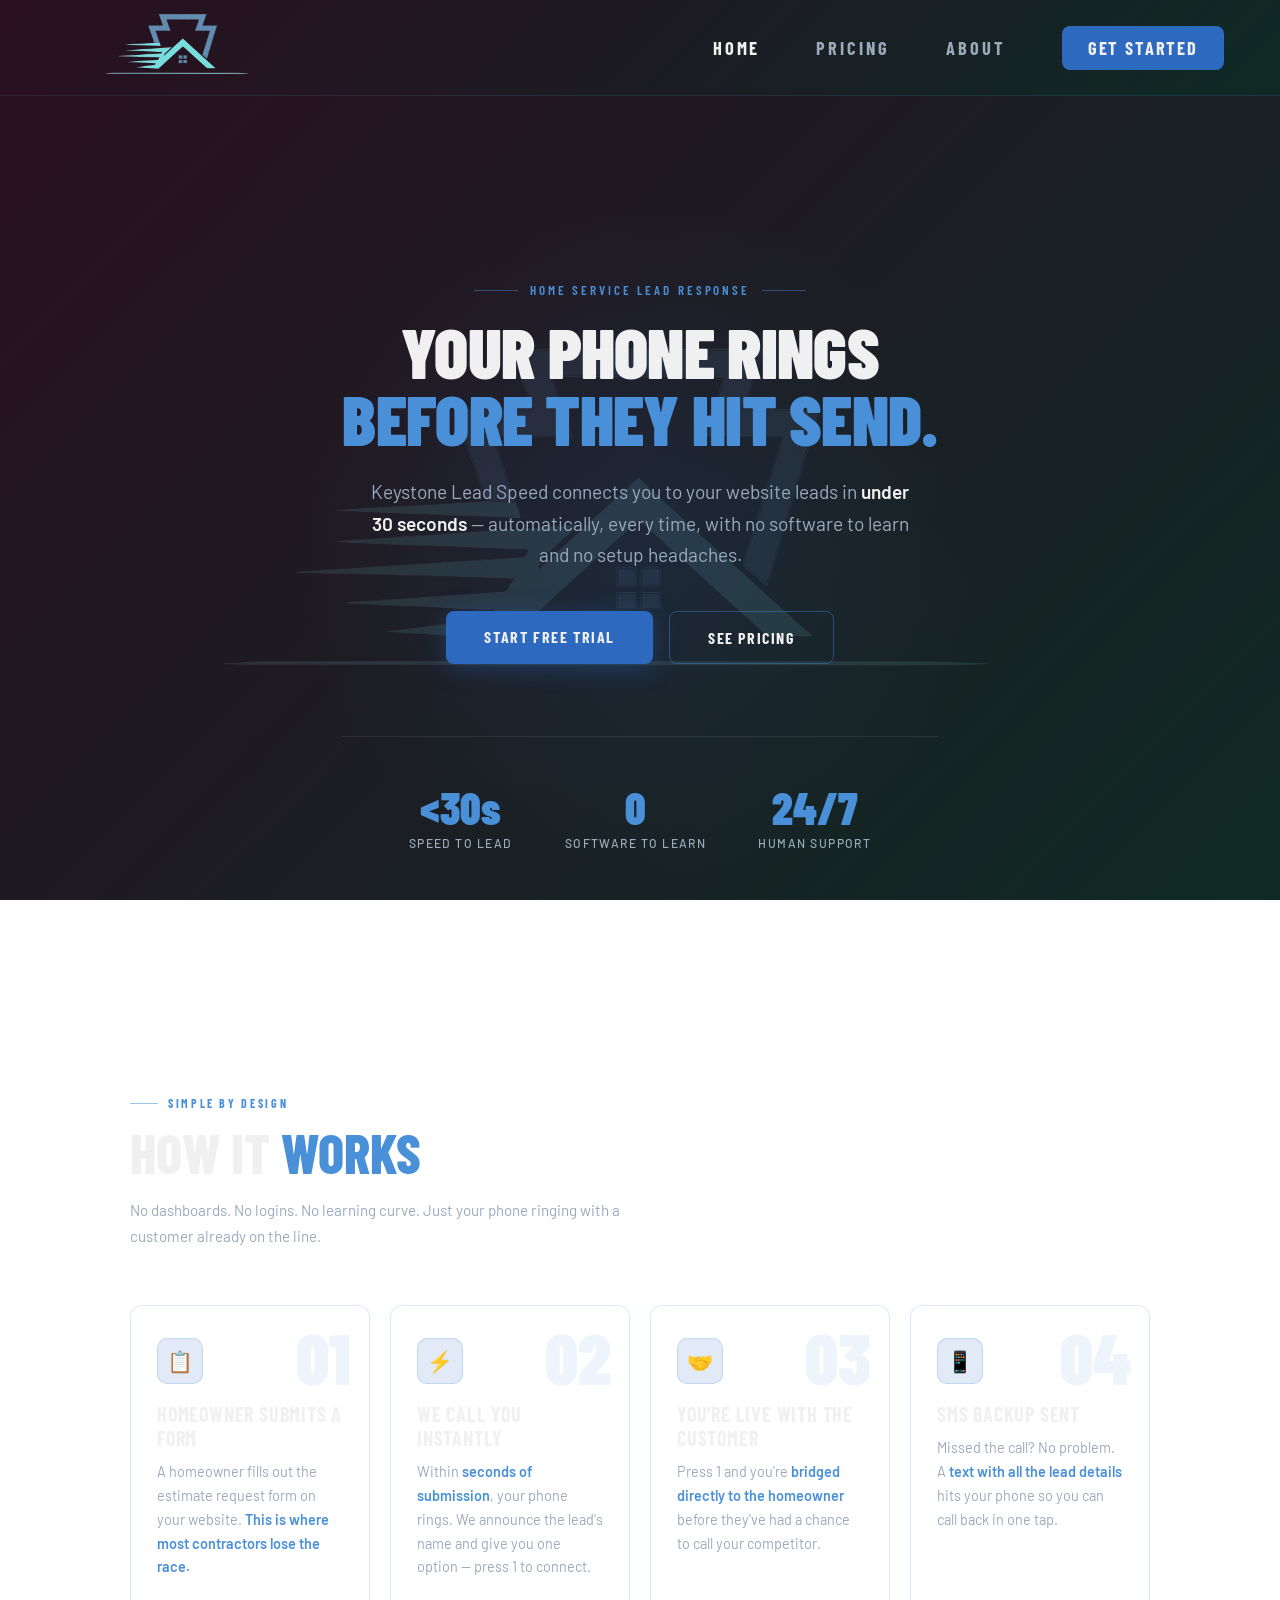
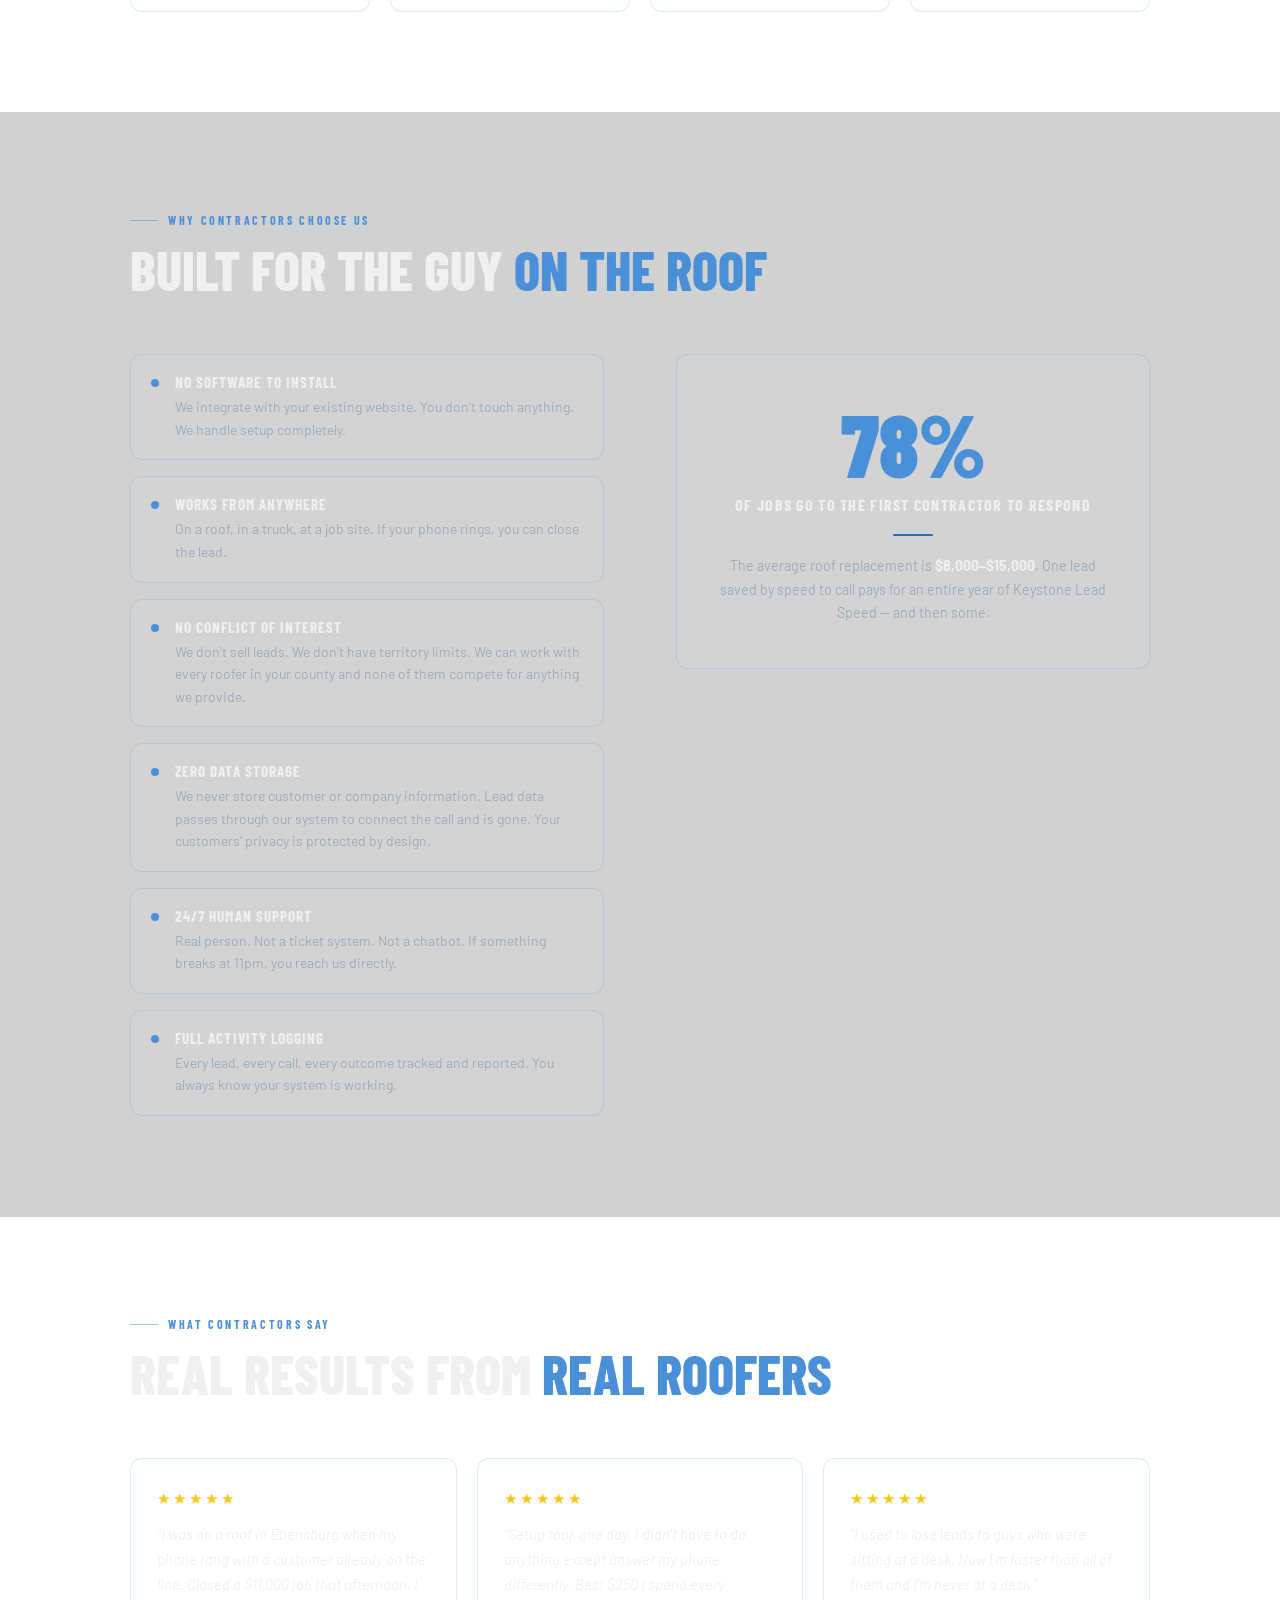
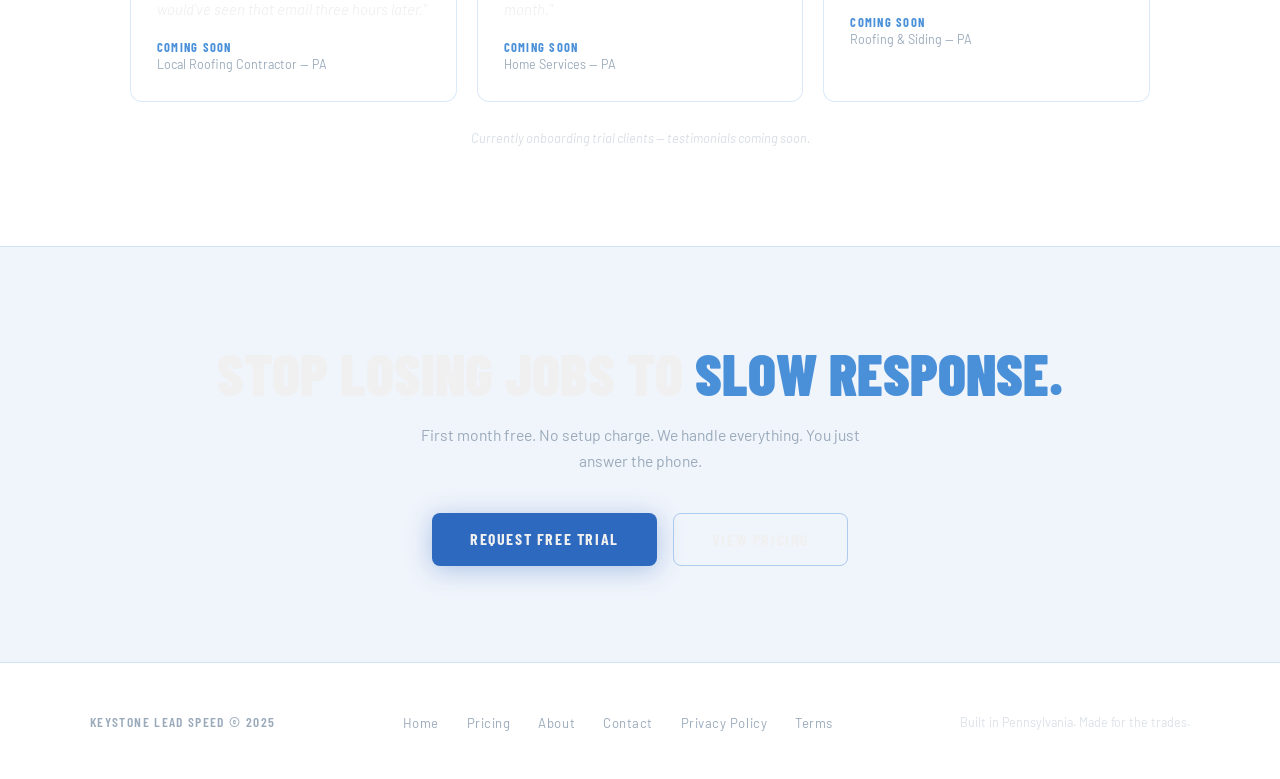
==== commit c5e1b58f: "nav redesign, pricing page rebuild, logo update" ====
--- a/index.html
+++ b/index.html
@@ -16,7 +16,7 @@
   <!-- NAV -->
   <nav>
     <a href="index" class="nav-logo">
-      <img src="logo-transparent.png" alt="Keystone Lead Speed" />
+      <img src="Logo_no_wrd.png" alt="Keystone Lead Speed" />
     </a>
     <ul class="nav-links">
       <li><a href="index" class="active">Home</a></li>
@@ -67,10 +67,6 @@
           <div class="hero-stat-num">24/7</div>
           <div class="hero-stat-label">Human Support</div>
         </div>
-        <div class="hero-stat">
-          <div class="hero-stat-num">$0</div>
-          <div class="hero-stat-label">First Month Free</div>
-        </div>
       </div>
     </div>
   </section>
--- a/style.css
+++ b/style.css
@@ -4,7 +4,7 @@
    ============================================================ */
 
 :root {
-  --logo-height: 128px; /* <-- TINKER HERE — one value controls all pages */
+  --logo-height: 160px; /* <-- TINKER HERE — one value controls all pages */
 
   --bg:             linear-gradient(135deg, #2a0f1f 0%, #0f2a25 100%);
   --navy:           #1a2a4a;
@@ -52,7 +52,7 @@
   align-items: center;
   justify-content: space-between;
   padding: 0 56px;
-  background: rgba(10, 5, 14, 0.88);
+  background: linear-gradient(135deg, rgba(42,15,31,0.97) 0%, rgba(15,42,37,0.97) 100%);
   backdrop-filter: blur(20px);
   border-bottom: 1px solid rgba(74,144,217,0.15);
 }
@@ -60,20 +60,21 @@
 .nav-logo img {
   height: var(--logo-height);
   width: auto;
+  filter: brightness(3) saturate(0.4);
 }
 
 .nav-links {
   list-style: none;
   display: flex;
   align-items: center;
-  gap: 44px;
+  gap: 56px;
 }
 
 .nav-links a {
   font-family: var(--font-head);
-  font-size: 1rem;
-  font-weight: 700;
-  letter-spacing: 0.14em;
+  font-size: 1.15rem;
+  font-weight: 700;
+  letter-spacing: 0.16em;
   text-transform: uppercase;
   color: var(--muted);
   transition: color 0.2s;
@@ -120,7 +121,7 @@
   display: none;
   position: fixed;
   top: 96px; left: 0; right: 0;
-  background: rgba(10,5,14,0.98);
+  background: rgba(42,15,31,0.98);
   backdrop-filter: blur(20px);
   border-bottom: 1px solid var(--faint);
   flex-direction: column;
--- a/index-page.css
+++ b/index-page.css
@@ -424,7 +424,7 @@
 }
 
 .test-stars {
-  color: var(--blue-lt);
+  color: #f5c518;
   font-size: 0.95rem;
   margin-bottom: 14px;
   letter-spacing: 3px;
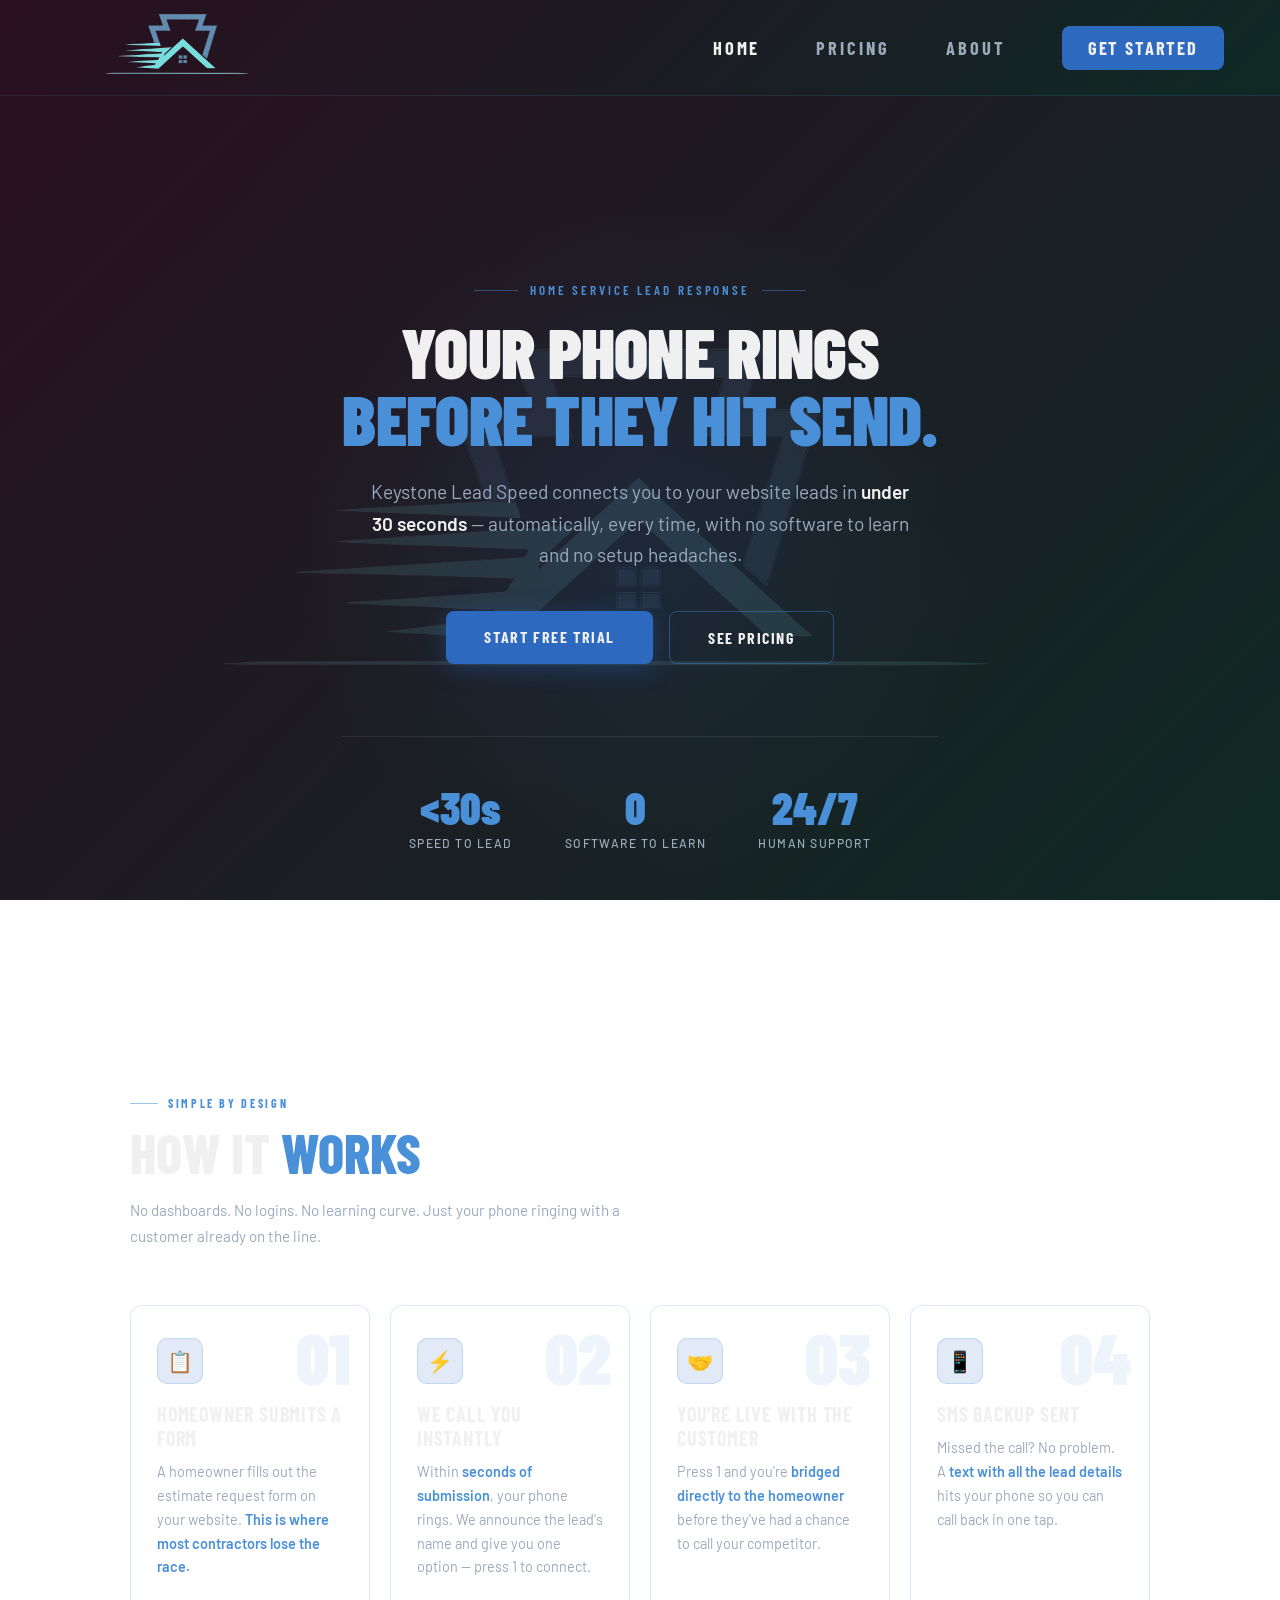
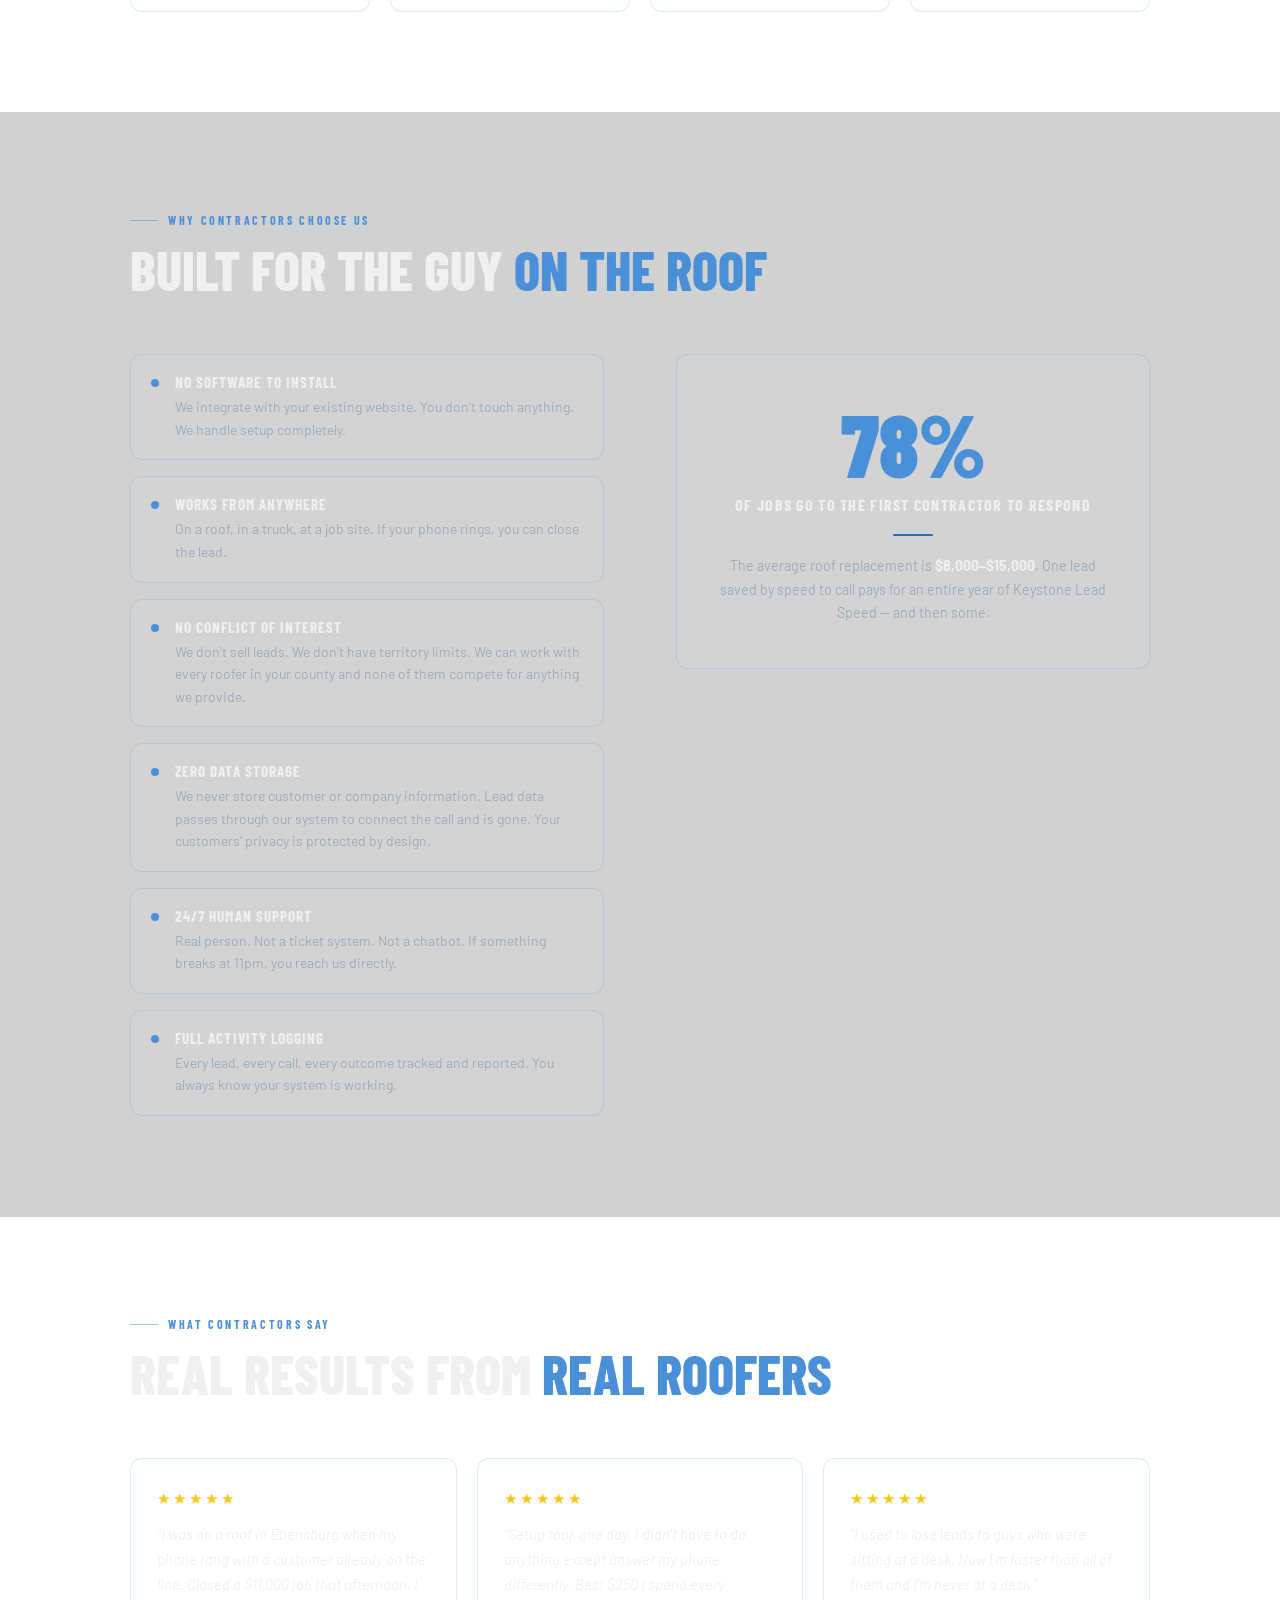
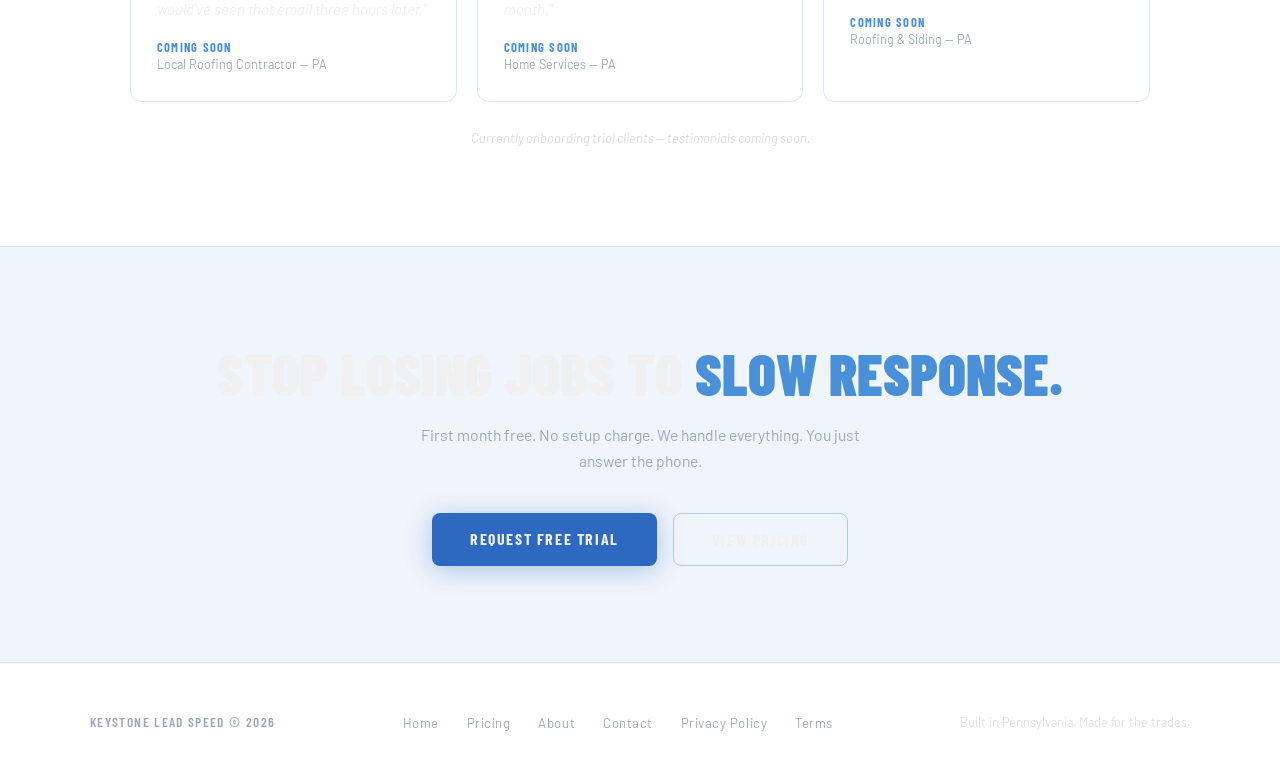
==== commit bdd72fae: "copyright year update" ====
--- a/index.html
+++ b/index.html
@@ -216,7 +216,7 @@
   <!-- FOOTER -->
   <footer>
     <div class="footer-inner">
-      <div class="footer-brand">Keystone Lead Speed &copy; 2025</div>
+      <div class="footer-brand">Keystone Lead Speed &copy; 2026</div>
       <ul class="footer-links">
         <li><a href="index">Home</a></li>
         <li><a href="pricing">Pricing</a></li>
